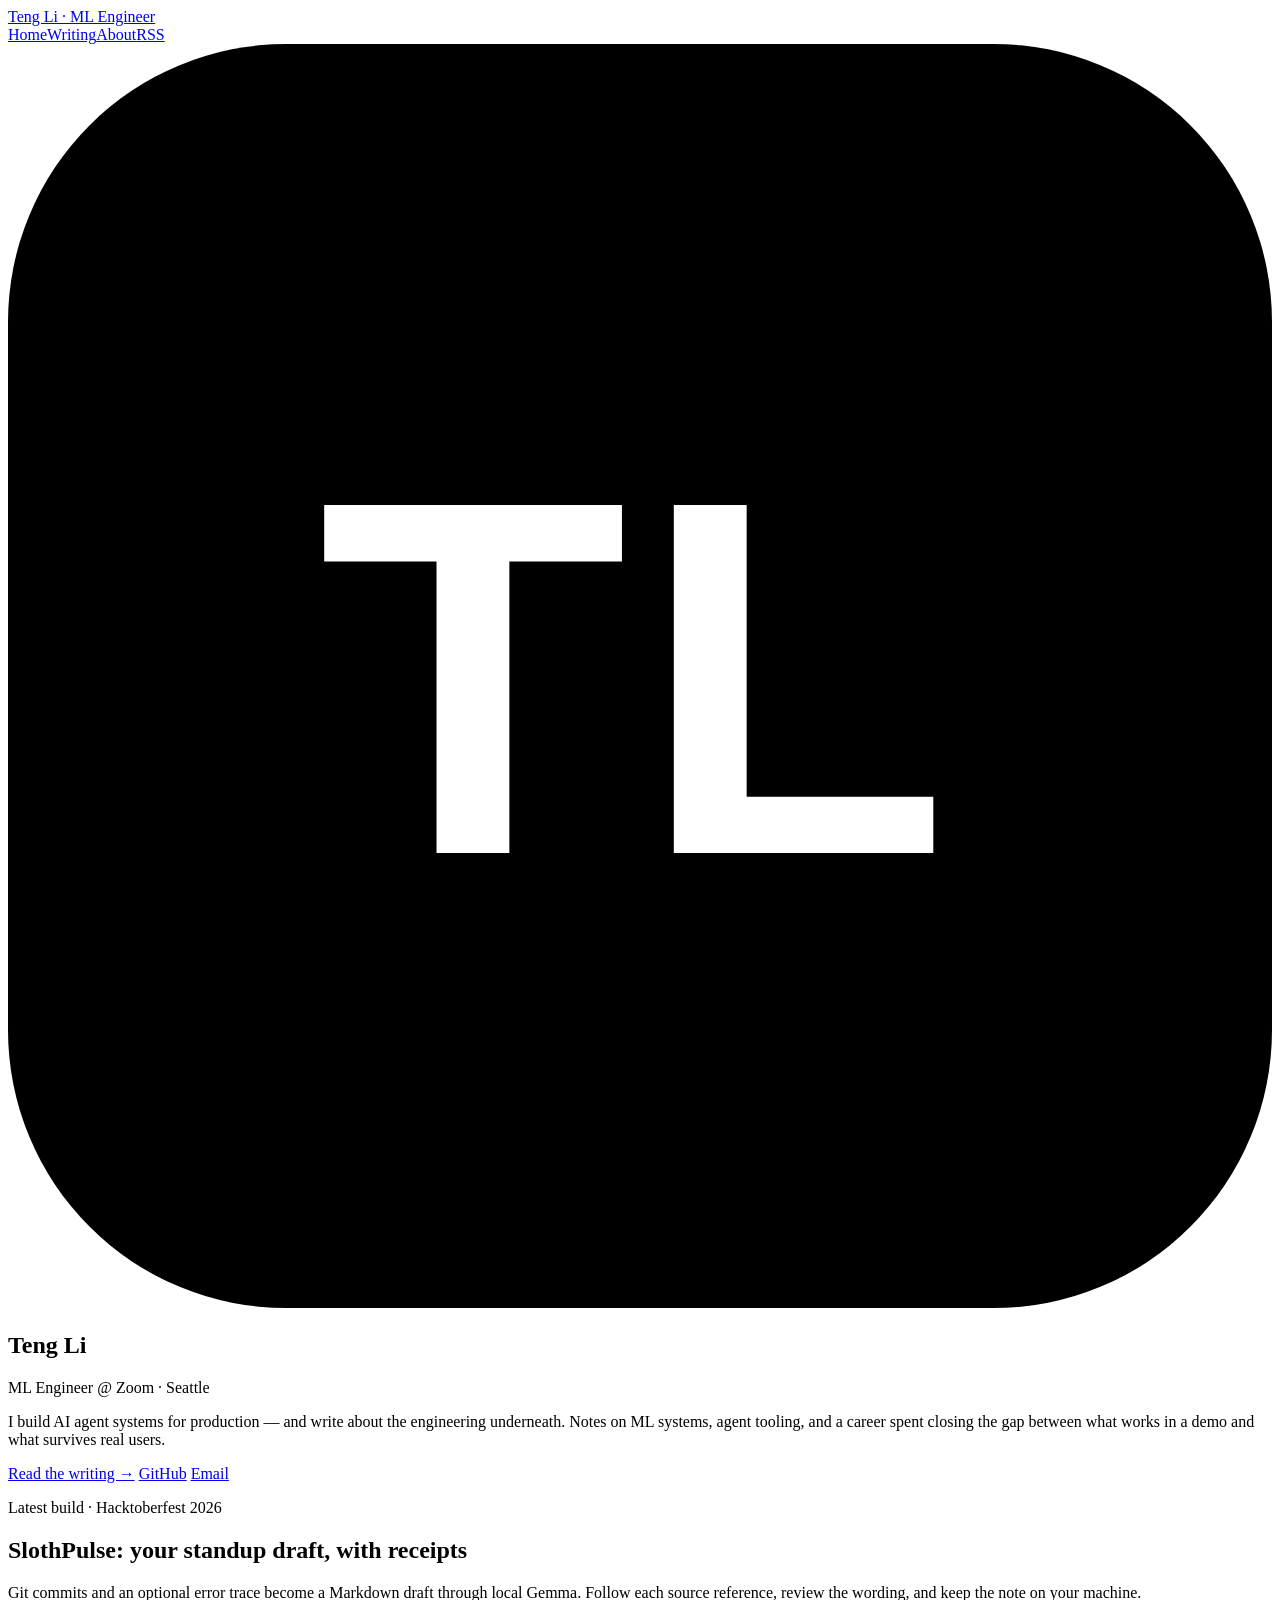
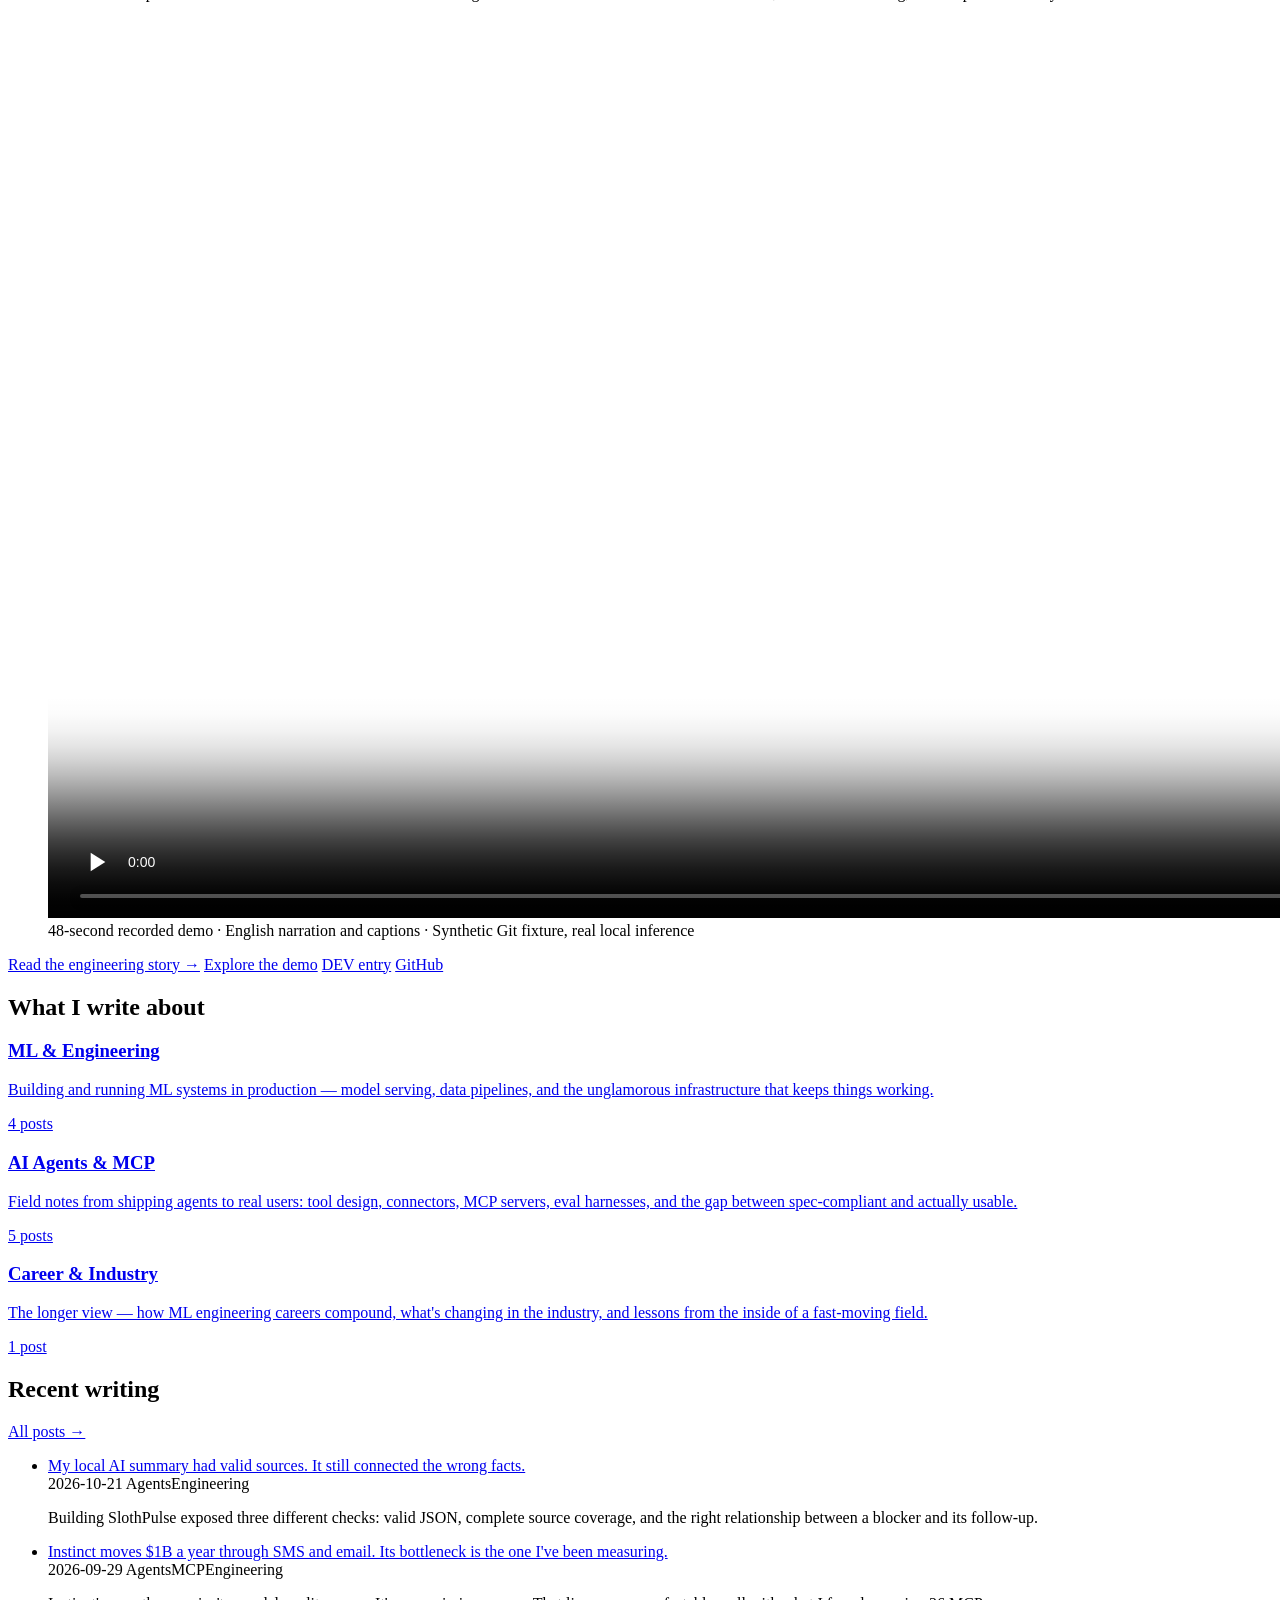
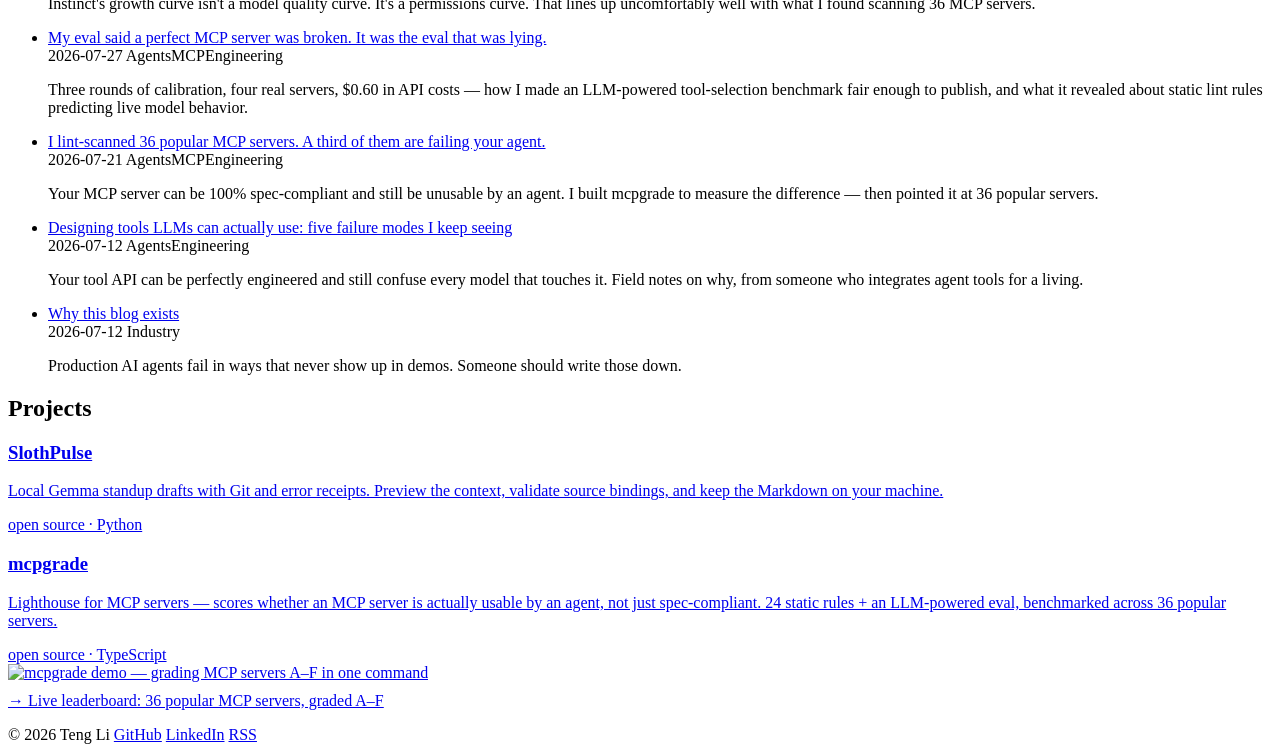
==== index.html @ 84a38ca0 "Update personal contact email to tengli.dev@gmail.com" ====
<!doctype html>
<html lang="en">
<head>
<meta charset="utf-8">
<meta name="viewport" content="width=device-width, initial-scale=1">
<title>Home · Teng Li</title>
<meta name="description" content="Teng Li — ML Engineer in Seattle. ML systems, AI agents, and career notes.">
<meta property="og:title" content="Home · Teng Li">
<meta property="og:description" content="Teng Li — ML Engineer in Seattle. ML systems, AI agents, and career notes.">
<meta property="og:image" content="https://tengli.dev/og-card.png">
<meta property="og:type" content="article">
<meta name="twitter:card" content="summary_large_image">
<meta name="twitter:image" content="https://tengli.dev/og-card.png">
<link rel="icon" href="/favicon.svg" type="image/svg+xml">
<link rel="icon" href="/favicon-32.png" type="image/png" sizes="32x32">
<link rel="apple-touch-icon" href="/apple-touch-icon.png">
<link rel="stylesheet" href="/style.css?v=slothpulse-demo-20261022">
<link rel="alternate" type="application/rss+xml" title="Teng Li" href="/feed.xml">
<script type="module" src="https://static.cloudflareinsights.com/beacon.min.js" data-cf-beacon='{"token": "defe20d26eeb449a922ccc8369be85c0"}'></script>
</head>
<body>
<main>
<header class="site">
  <a class="name" href="/">Teng Li <span>· ML Engineer</span></a>
  <nav><a href="/" class="on">Home</a><a href="/writing.html">Writing</a><a href="/about.html">About</a><a href="/feed.xml">RSS</a></nav>
</header>
<section class="hero">
  <svg class="avatar" viewBox="0 0 100 100" role="img" aria-label="Teng Li">
  <defs><linearGradient id="g" x1="0" y1="0" x2="1" y2="1">
    <stop offset="0" stop-color="var(--accent)"/><stop offset="1" stop-color="var(--accent-2)"/>
  </linearGradient></defs>
  <rect width="100" height="100" rx="22" fill="url(#g)"/>
  <text x="50" y="50" dy="0.35em" text-anchor="middle"
    font-family="-apple-system, Segoe UI, sans-serif" font-size="40" font-weight="700"
    fill="#fff" letter-spacing="1">TL</text>
</svg>
  <div class="hero-body">
    <h1 class="hero-name">Teng Li</h1>
    <p class="hero-role">ML Engineer @ Zoom · Seattle</p>
    <p class="hero-lede">I build AI agent systems for production — and write about the
    engineering underneath. Notes on ML systems, agent tooling, and a career spent
    closing the gap between what works in a demo and what survives real users.</p>
    <div class="hero-links">
      <a href="/writing.html">Read the writing →</a>
      <a href="https://github.com/TengByte">GitHub</a>
      <a href="mailto:tengli.dev@gmail.com">Email</a>
    </div>
  </div>
</section>
<section class="block project-feature" aria-labelledby="slothpulse-title">
  <p class="block-title">Latest build · Hacktoberfest 2026</p>
  <h2 id="slothpulse-title">SlothPulse: your standup draft, with receipts</h2>
  <p>Git commits and an optional error trace become a Markdown draft through local Gemma. Follow each source reference, review the wording, and keep the note on your machine.</p>
  <figure class="demo-video">
    <video controls playsinline preload="none" width="1600" height="900" poster="/assets/slothpulse/poster.png" aria-label="SlothPulse recorded demo with English narration" aria-describedby="slothpulse-caption">
      <source src="/assets/slothpulse/demo.mp4" type="video/mp4">
      <track kind="captions" src="/assets/slothpulse/narration.vtt" srclang="en" label="English" default>
      <a href="/assets/slothpulse/demo.mp4">Watch the SlothPulse demo</a>.
    </video>
    <figcaption id="slothpulse-caption">48-second recorded demo · English narration and captions · Synthetic Git fixture, real local inference</figcaption>
  </figure>
  <div class="project-links">
    <a href="/posts/slothpulse-source-bindings.html">Read the engineering story →</a>
    <a href="https://slothpulse.chicangel12.chatgpt.site/#replay">Explore the demo</a>
    <a href="https://dev.to/tengbyte/slothpulse-i-wrote-the-code-gemma-can-draft-the-standup-2bhp">DEV entry</a>
    <a href="https://github.com/TengByte/slothpulse">GitHub</a>
  </div>
</section>
<section class="block">
  <h2 class="block-title">What I write about</h2>
  <div class="cards">
    <a class="card" href="/writing.html#engineering">
      <h3>ML & Engineering</h3>
      <p>Building and running ML systems in production — model serving, data pipelines, and the unglamorous infrastructure that keeps things working.</p>
      <span class="card-meta">4 posts</span>
    </a>
<a class="card" href="/writing.html#agents">
      <h3>AI Agents & MCP</h3>
      <p>Field notes from shipping agents to real users: tool design, connectors, MCP servers, eval harnesses, and the gap between spec-compliant and actually usable.</p>
      <span class="card-meta">5 posts</span>
    </a>
<a class="card" href="/writing.html#career">
      <h3>Career & Industry</h3>
      <p>The longer view — how ML engineering careers compound, what's changing in the industry, and lessons from the inside of a fast-moving field.</p>
      <span class="card-meta">1 post</span>
    </a>
  </div>
</section>
<section class="block">
  <div class="block-head">
    <h2 class="block-title">Recent writing</h2>
    <a class="more" href="/writing.html">All posts →</a>
  </div>
  <ul class="post-list">
<li class="post-item">
  <a class="post-link" href="/posts/slothpulse-source-bindings.html">My local AI summary had valid sources. It still connected the wrong facts.</a>
  <div class="post-row">
    <time datetime="2026-10-21">2026-10-21</time>
    <span class="chips"><span class="chip">Agents</span><span class="chip">Engineering</span></span>
  </div>
  <p class="post-desc">Building SlothPulse exposed three different checks: valid JSON, complete source coverage, and the right relationship between a blocker and its follow-up.</p>
</li>

    <li class="post-item">
  <a class="post-link" href="/posts/instinct-permissions-bottleneck.html">Instinct moves $1B a year through SMS and email. Its bottleneck is the one I&#39;ve been measuring.</a>
  <div class="post-row">
    <time datetime="2026-09-29">2026-09-29</time>
    <span class="chips"><span class="chip">Agents</span><span class="chip">MCP</span><span class="chip">Engineering</span></span>
  </div>
  <p class="post-desc">Instinct&#39;s growth curve isn&#39;t a model quality curve. It&#39;s a permissions curve. That lines up uncomfortably well with what I found scanning 36 MCP servers.</p>
</li>
<li class="post-item">
  <a class="post-link" href="/posts/calibrating-mcp-evals.html">My eval said a perfect MCP server was broken. It was the eval that was lying.</a>
  <div class="post-row">
    <time datetime="2026-07-27">2026-07-27</time>
    <span class="chips"><span class="chip">Agents</span><span class="chip">MCP</span><span class="chip">Engineering</span></span>
  </div>
  <p class="post-desc">Three rounds of calibration, four real servers, $0.60 in API costs — how I made an LLM-powered tool-selection benchmark fair enough to publish, and what it revealed about static lint rules predicting live model behavior.</p>
</li>
<li class="post-item">
  <a class="post-link" href="/posts/mcp-servers-failing-agents.html">I lint-scanned 36 popular MCP servers. A third of them are failing your agent.</a>
  <div class="post-row">
    <time datetime="2026-07-21">2026-07-21</time>
    <span class="chips"><span class="chip">Agents</span><span class="chip">MCP</span><span class="chip">Engineering</span></span>
  </div>
  <p class="post-desc">Your MCP server can be 100% spec-compliant and still be unusable by an agent. I built mcpgrade to measure the difference — then pointed it at 36 popular servers.</p>
</li>
<li class="post-item">
  <a class="post-link" href="/posts/tool-design-for-llms.html">Designing tools LLMs can actually use: five failure modes I keep seeing</a>
  <div class="post-row">
    <time datetime="2026-07-12">2026-07-12</time>
    <span class="chips"><span class="chip">Agents</span><span class="chip">Engineering</span></span>
  </div>
  <p class="post-desc">Your tool API can be perfectly engineered and still confuse every model that touches it. Field notes on why, from someone who integrates agent tools for a living.</p>
</li>
<li class="post-item">
  <a class="post-link" href="/posts/hello-world.html">Why this blog exists</a>
  <div class="post-row">
    <time datetime="2026-07-12">2026-07-12</time>
    <span class="chips"><span class="chip">Industry</span></span>
  </div>
  <p class="post-desc">Production AI agents fail in ways that never show up in demos. Someone should write those down.</p>
</li>
  </ul>
</section>
<section class="block">
  <h2 class="block-title">Projects</h2>
  <div class="cards">
    <a class="card" href="/posts/slothpulse-source-bindings.html#demo">
      <h3>SlothPulse</h3>
      <p>Local Gemma standup drafts with Git and error receipts. Preview the context, validate source bindings, and keep the Markdown on your machine.</p>
      <span class="card-meta">open source · Python</span>
    </a>
    <a class="card" href="https://github.com/TengByte/mcpgrade">
      <h3>mcpgrade</h3>
      <p>Lighthouse for MCP servers — scores whether an MCP server is actually usable by an agent, not just spec-compliant. 24 static rules + an LLM-powered eval, benchmarked across 36 popular servers.</p>
      <span class="card-meta">open source · TypeScript</span>
    </a>
  </div>
  <a href="https://github.com/TengByte/mcpgrade"><img class="project-demo" src="/mcpgrade-demo.gif"
    alt="mcpgrade demo — grading MCP servers A–F in one command" loading="lazy"></a>
  <p class="post-desc" style="margin-top:10px"><a href="/mcp-leaderboard.html">→ Live leaderboard: 36 popular MCP servers, graded A–F</a></p>
</section>
<footer class="site">
  <span>© 2026 Teng Li</span>
  <span class="foot-links">
    <a href="https://github.com/TengByte">GitHub</a>
    <a href="https://www.linkedin.com/in/teng-li-3b0007110/">LinkedIn</a>
    <a href="/feed.xml">RSS</a>
  </span>
</footer>
</main>
</body>
</html>
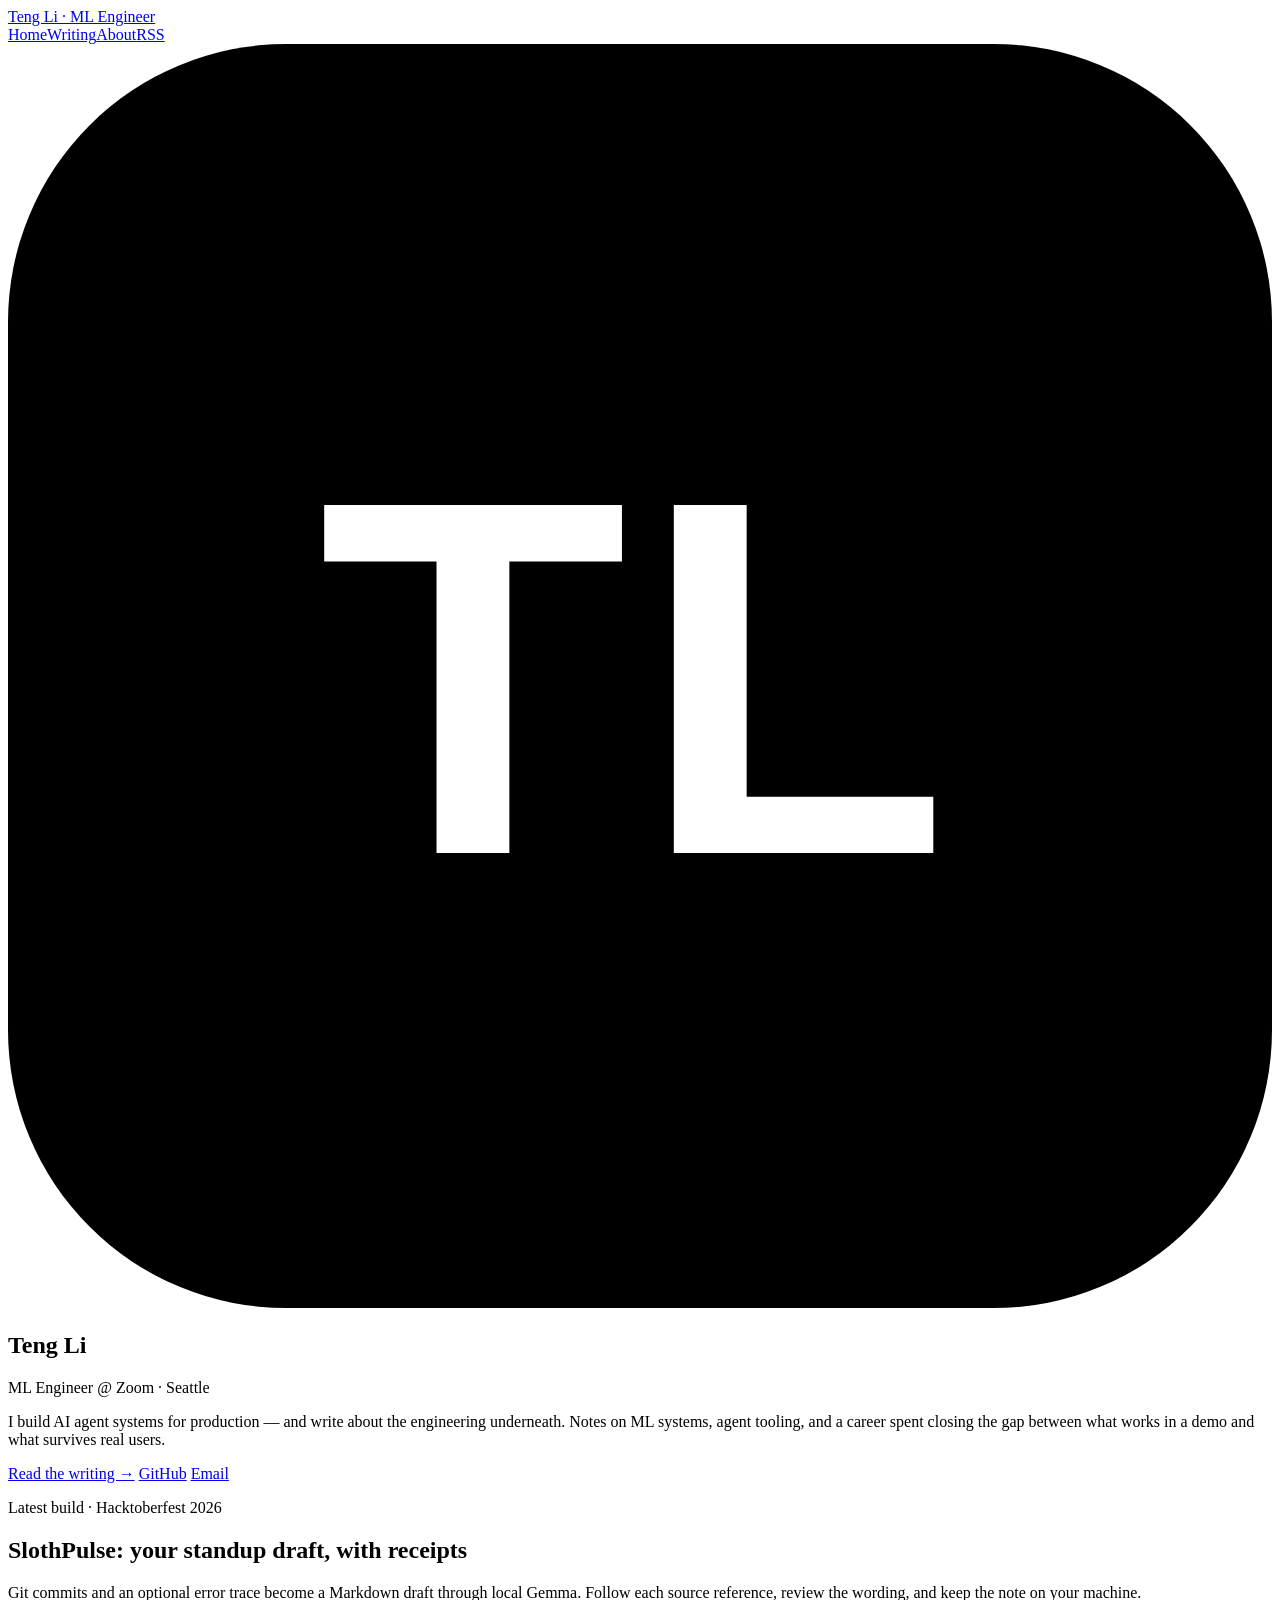
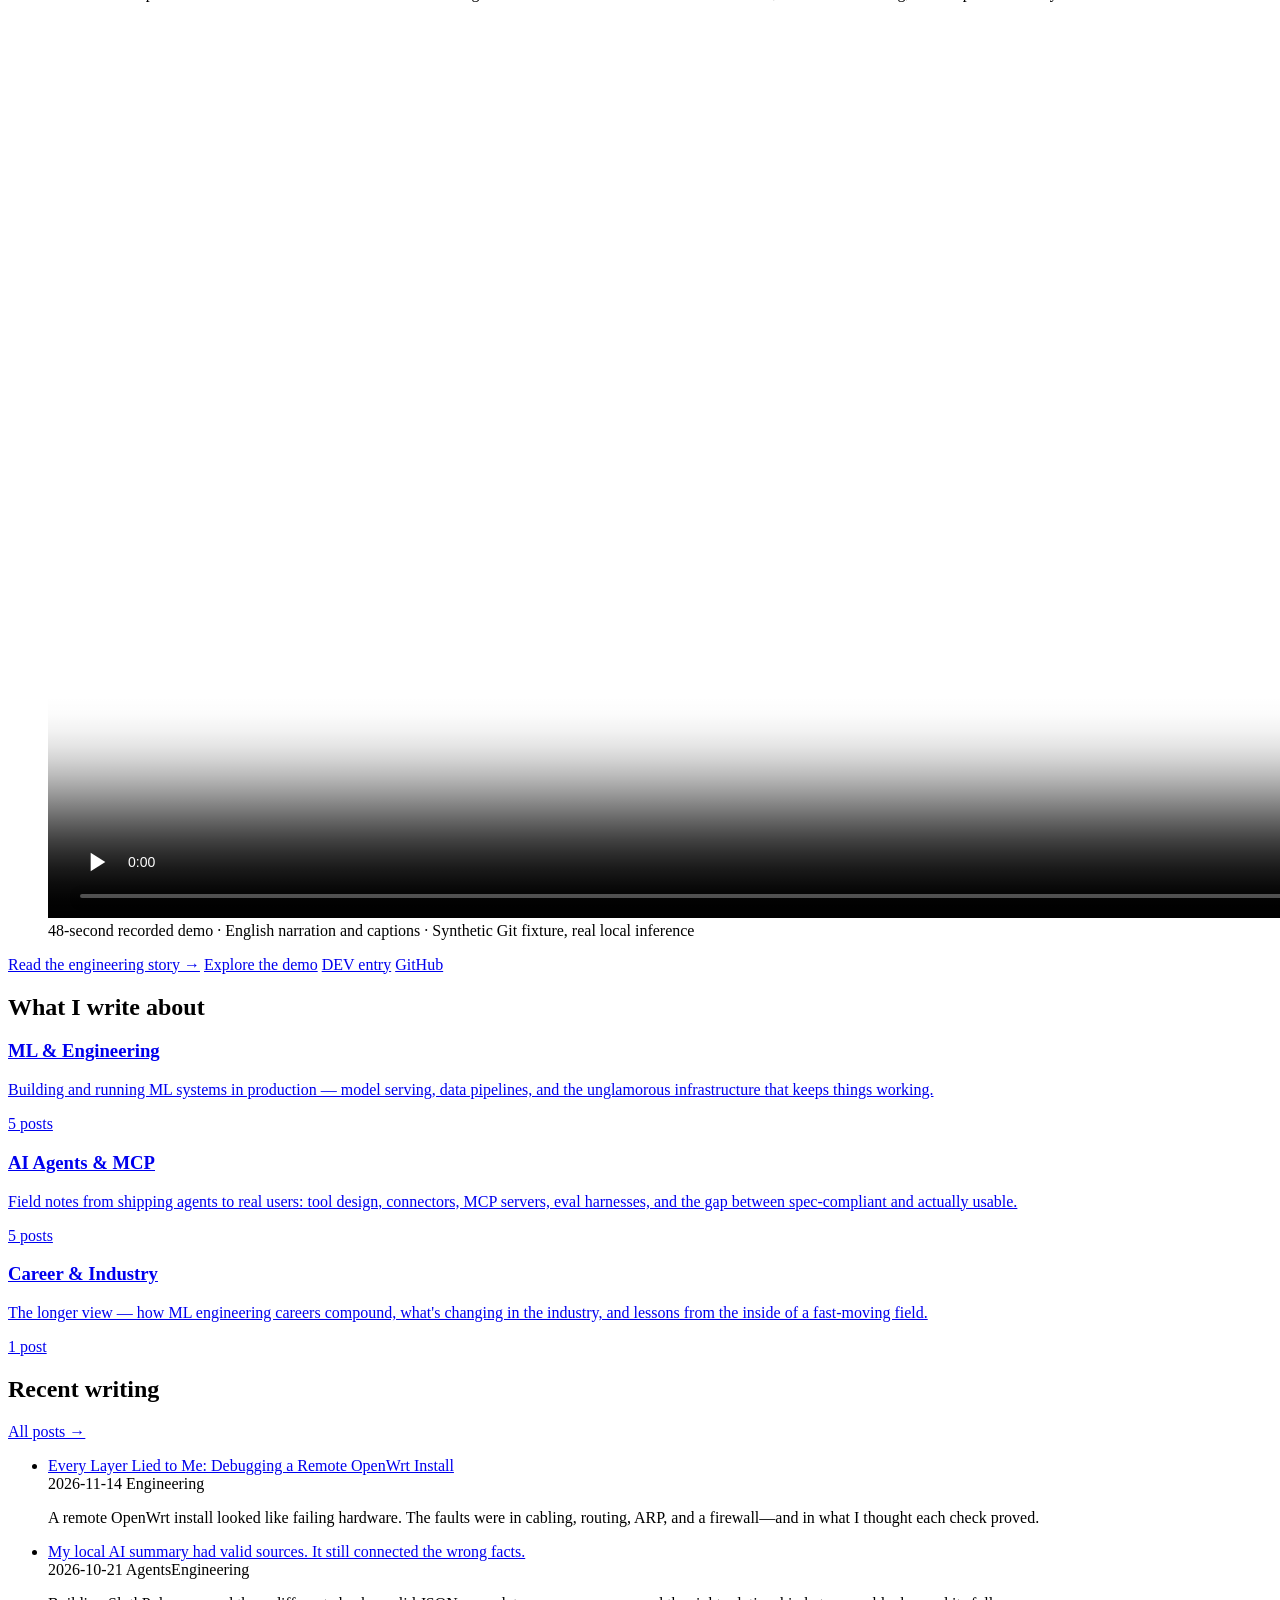
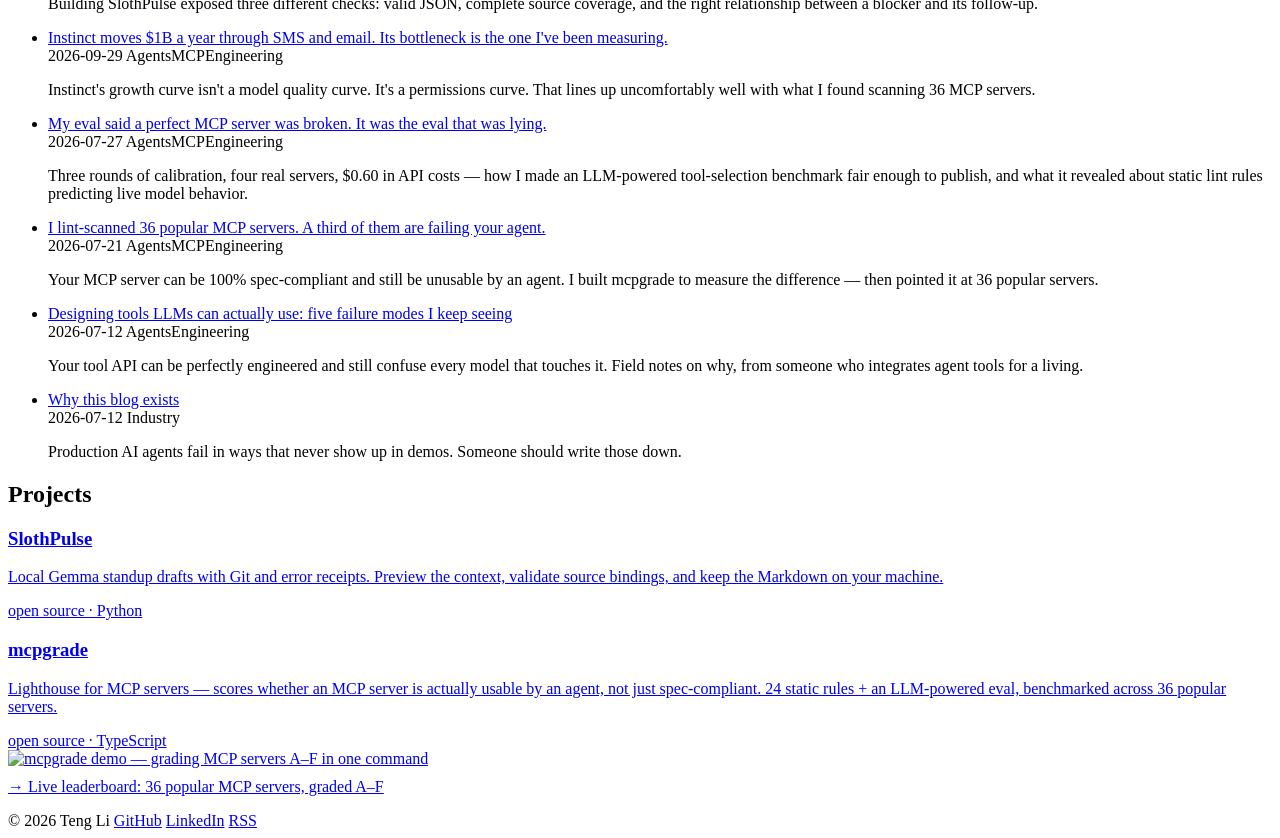
==== commit 47d9148c: "Add post: Every Layer Lied to Me" ====
--- a/index.html
+++ b/index.html
@@ -42,7 +42,7 @@
     closing the gap between what works in a demo and what survives real users.</p>
     <div class="hero-links">
       <a href="/writing.html">Read the writing →</a>
-      <a href="https://github.com/TengByte">GitHub</a>
+      <a href="https://github.com/tenglidev">GitHub</a>
       <a href="mailto:tengli.dev@gmail.com">Email</a>
     </div>
   </div>
@@ -62,8 +62,8 @@
   <div class="project-links">
     <a href="/posts/slothpulse-source-bindings.html">Read the engineering story →</a>
     <a href="https://slothpulse.chicangel12.chatgpt.site/#replay">Explore the demo</a>
-    <a href="https://dev.to/tengbyte/slothpulse-i-wrote-the-code-gemma-can-draft-the-standup-2bhp">DEV entry</a>
-    <a href="https://github.com/TengByte/slothpulse">GitHub</a>
+    <a href="https://dev.to/tenglidev/slothpulse-i-wrote-the-code-gemma-can-draft-the-standup-2bhp">DEV entry</a>
+    <a href="https://github.com/tenglidev/slothpulse">GitHub</a>
   </div>
 </section>
 <section class="block">
@@ -72,7 +72,7 @@
     <a class="card" href="/writing.html#engineering">
       <h3>ML & Engineering</h3>
       <p>Building and running ML systems in production — model serving, data pipelines, and the unglamorous infrastructure that keeps things working.</p>
-      <span class="card-meta">4 posts</span>
+      <span class="card-meta">5 posts</span>
     </a>
 <a class="card" href="/writing.html#agents">
       <h3>AI Agents & MCP</h3>
@@ -92,6 +92,15 @@
     <a class="more" href="/writing.html">All posts →</a>
   </div>
   <ul class="post-list">
+<li class="post-item">
+  <a class="post-link" href="/posts/every-layer-lied.html">Every Layer Lied to Me: Debugging a Remote OpenWrt Install</a>
+  <div class="post-row">
+    <time datetime="2026-11-14">2026-11-14</time>
+    <span class="chips"><span class="chip">Engineering</span></span>
+  </div>
+  <p class="post-desc">A remote OpenWrt install looked like failing hardware. The faults were in cabling, routing, ARP, and a firewall—and in what I thought each check proved.</p>
+</li>
+
 <li class="post-item">
   <a class="post-link" href="/posts/slothpulse-source-bindings.html">My local AI summary had valid sources. It still connected the wrong facts.</a>
   <div class="post-row">
@@ -151,21 +160,21 @@
       <p>Local Gemma standup drafts with Git and error receipts. Preview the context, validate source bindings, and keep the Markdown on your machine.</p>
       <span class="card-meta">open source · Python</span>
     </a>
-    <a class="card" href="https://github.com/TengByte/mcpgrade">
+    <a class="card" href="https://github.com/tenglidev/mcpgrade">
       <h3>mcpgrade</h3>
       <p>Lighthouse for MCP servers — scores whether an MCP server is actually usable by an agent, not just spec-compliant. 24 static rules + an LLM-powered eval, benchmarked across 36 popular servers.</p>
       <span class="card-meta">open source · TypeScript</span>
     </a>
   </div>
-  <a href="https://github.com/TengByte/mcpgrade"><img class="project-demo" src="/mcpgrade-demo.gif"
+  <a href="https://github.com/tenglidev/mcpgrade"><img class="project-demo" src="/mcpgrade-demo.gif"
     alt="mcpgrade demo — grading MCP servers A–F in one command" loading="lazy"></a>
   <p class="post-desc" style="margin-top:10px"><a href="/mcp-leaderboard.html">→ Live leaderboard: 36 popular MCP servers, graded A–F</a></p>
 </section>
 <footer class="site">
   <span>© 2026 Teng Li</span>
   <span class="foot-links">
-    <a href="https://github.com/TengByte">GitHub</a>
-    <a href="https://www.linkedin.com/in/teng-li-3b0007110/">LinkedIn</a>
+    <a href="https://github.com/tenglidev">GitHub</a>
+    <a href="https://www.linkedin.com/in/teng-li-dev/">LinkedIn</a>
     <a href="/feed.xml">RSS</a>
   </span>
 </footer>
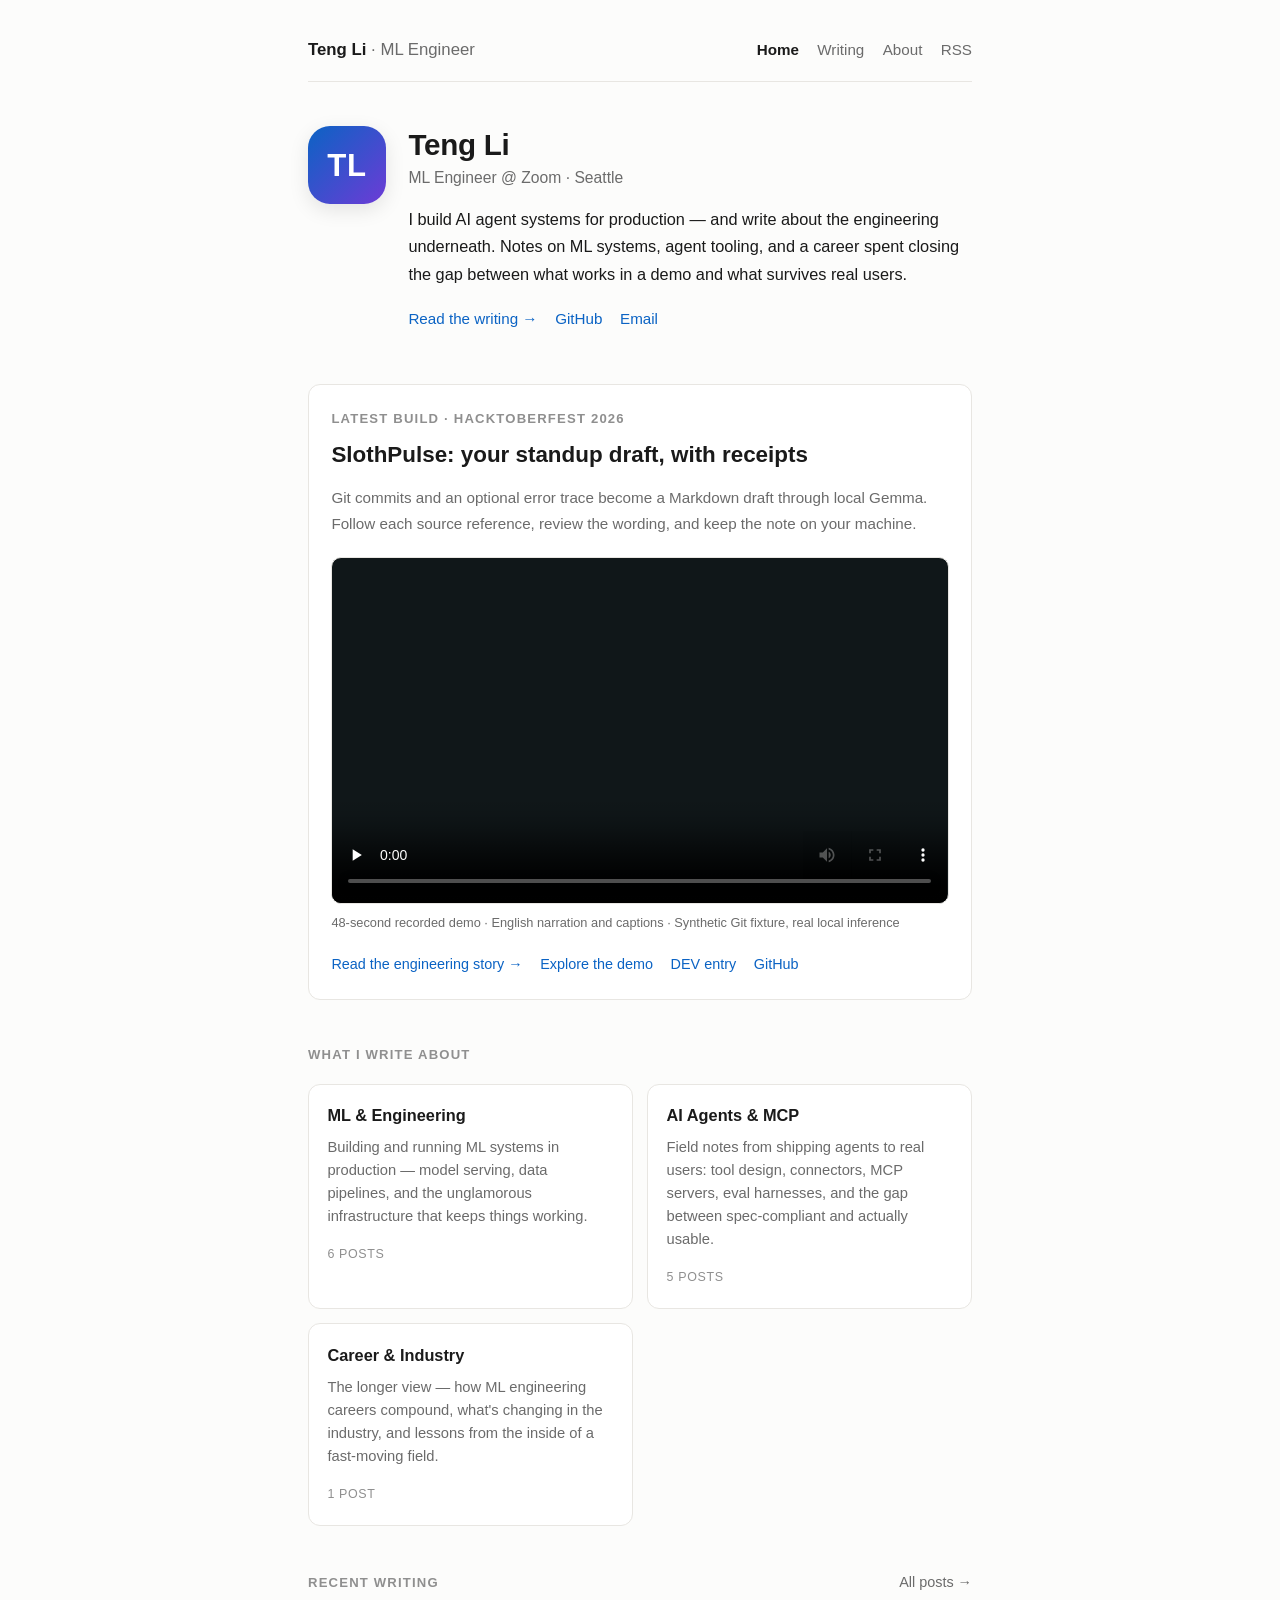
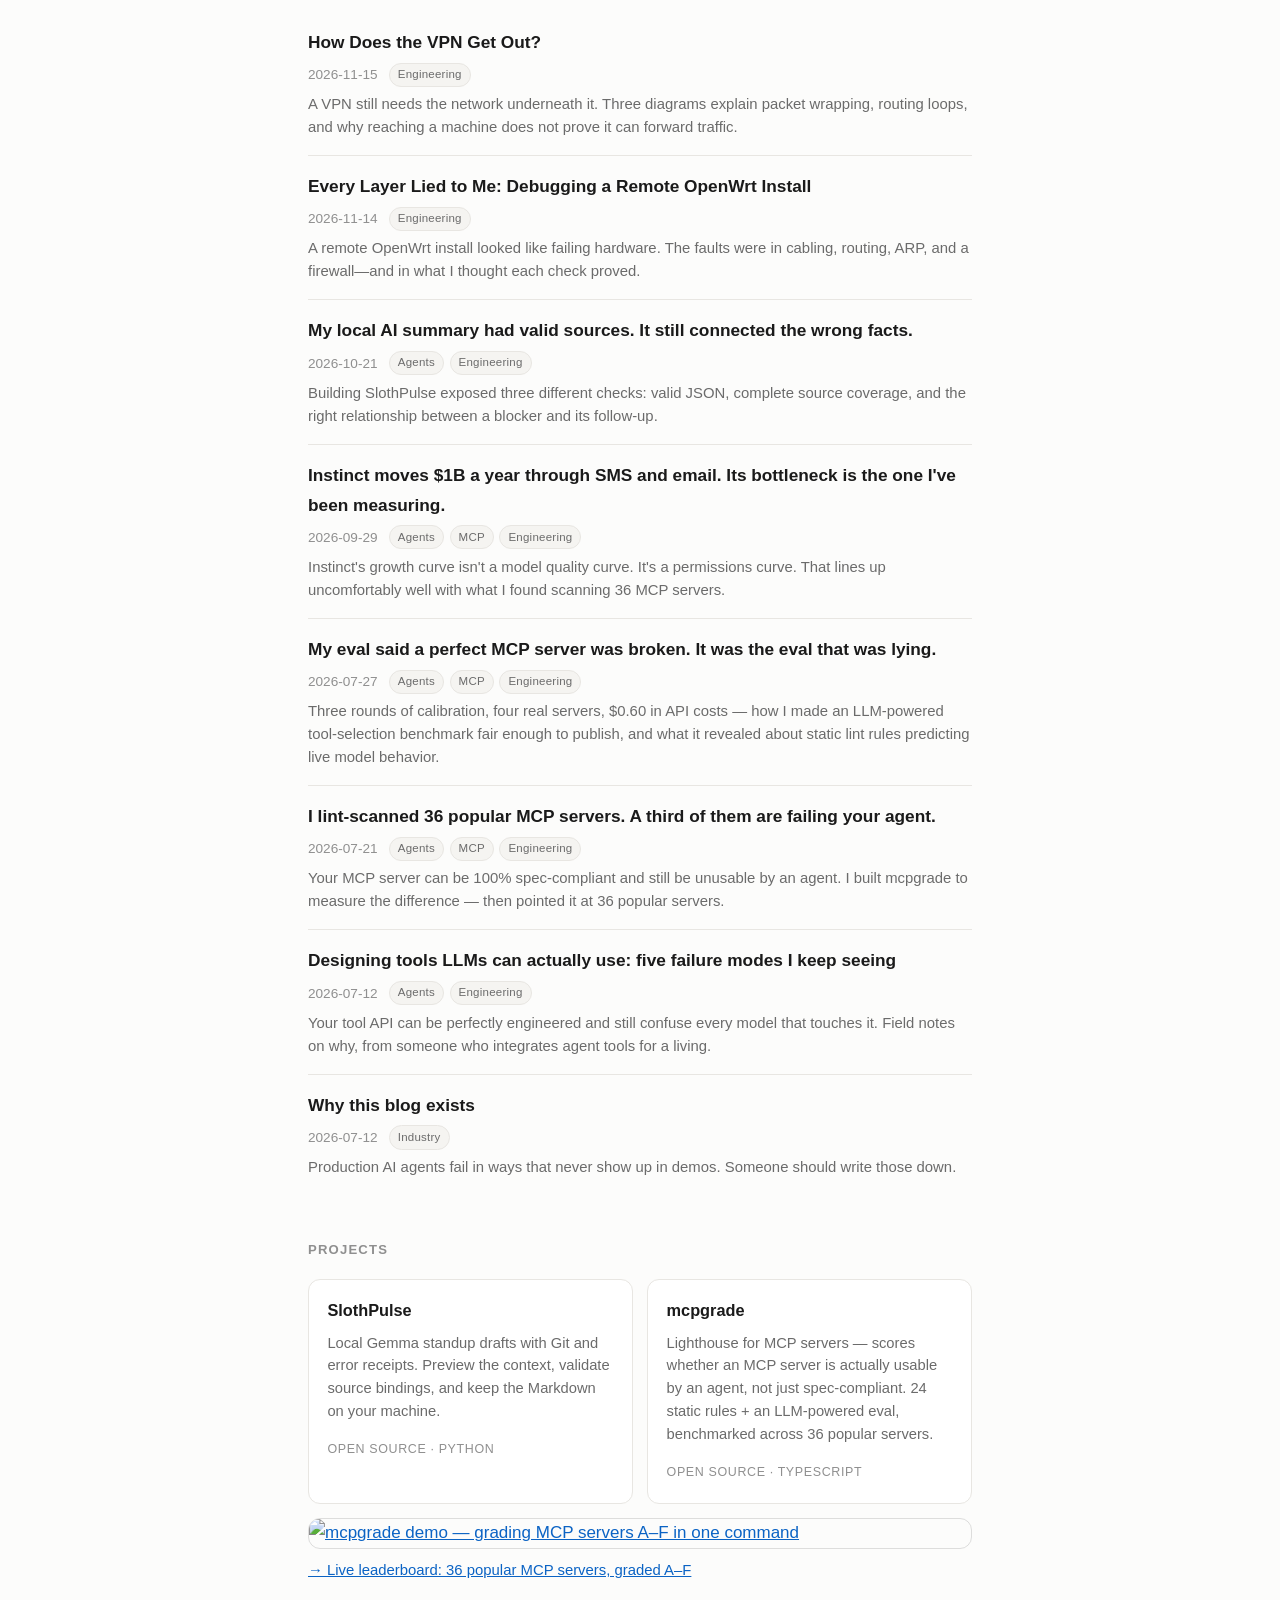
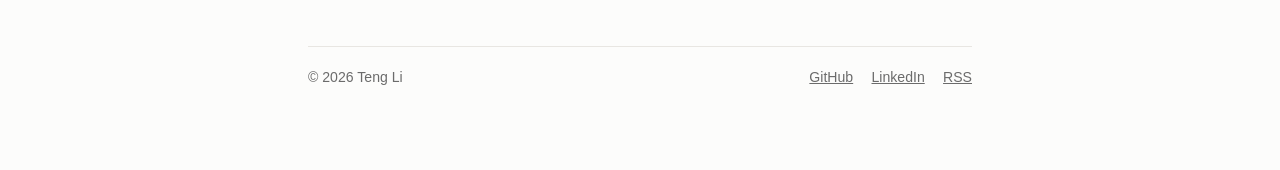
==== commit 9dc6bc23: "Publish illustrated guide to VPN packet routing" ====
--- a/index.html
+++ b/index.html
@@ -72,7 +72,7 @@
     <a class="card" href="/writing.html#engineering">
       <h3>ML & Engineering</h3>
       <p>Building and running ML systems in production — model serving, data pipelines, and the unglamorous infrastructure that keeps things working.</p>
-      <span class="card-meta">5 posts</span>
+      <span class="card-meta">6 posts</span>
     </a>
 <a class="card" href="/writing.html#agents">
       <h3>AI Agents & MCP</h3>
@@ -92,6 +92,16 @@
     <a class="more" href="/writing.html">All posts →</a>
   </div>
   <ul class="post-list">
+<li class="post-item">
+  <a class="post-link" href="/posts/tunnel-must-not-tunnel-itself.html">How Does the VPN Get Out?</a>
+  <div class="post-row">
+    <time datetime="2026-11-15">2026-11-15</time>
+    <span class="chips"><span class="chip">Engineering</span></span>
+  </div>
+  <p class="post-desc">A VPN still needs the network underneath it. Three diagrams explain packet wrapping, routing loops, and why reaching a machine does not prove it can forward traffic.</p>
+</li>
+
+
 <li class="post-item">
   <a class="post-link" href="/posts/every-layer-lied.html">Every Layer Lied to Me: Debugging a Remote OpenWrt Install</a>
   <div class="post-row">
--- a/style.css
+++ b/style.css
@@ -0,0 +1,212 @@
+:root {
+  --bg: #fcfcfb;
+  --surface: #ffffff;
+  --text: #1a1a1a;
+  --muted: #6b6b6b;
+  --faint: #8f8f8f;
+  --accent: #0b63c4;
+  --accent-2: #6d3bd6;
+  --border: #e8e6e2;
+  --code-bg: #f5f4f1;
+  color-scheme: light dark;
+}
+@media (prefers-color-scheme: dark) {
+  :root {
+    --bg: #111214;
+    --surface: #1a1c1f;
+    --text: #e9e9ea;
+    --muted: #9a9a9a;
+    --faint: #7a7a7a;
+    --accent: #6db3f2;
+    --accent-2: #a98bf0;
+    --border: #2a2c30;
+    --code-bg: #202226;
+  }
+}
+* { box-sizing: border-box; }
+html { scroll-behavior: smooth; }
+body {
+  margin: 0;
+  background: var(--bg);
+  color: var(--text);
+  font: 17px/1.7 -apple-system, "Segoe UI", Helvetica, Arial, sans-serif;
+  -webkit-font-smoothing: antialiased;
+}
+main {
+  max-width: 44rem;
+  margin: 0 auto;
+  padding: 2.25rem 1.25rem 5rem;
+}
+
+/* Header / nav */
+header.site {
+  display: flex;
+  justify-content: space-between;
+  align-items: baseline;
+  gap: 1rem;
+  flex-wrap: wrap;
+  border-bottom: 1px solid var(--border);
+  padding-bottom: 1rem;
+  margin-bottom: 2.75rem;
+}
+header.site .name { font-weight: 700; font-size: 1.05rem; text-decoration: none; color: var(--text); }
+header.site .name span { color: var(--muted); font-weight: 400; }
+header.site nav a {
+  color: var(--muted);
+  text-decoration: none;
+  margin-left: 1.15rem;
+  font-size: 0.95rem;
+}
+header.site nav a:first-child { margin-left: 0; }
+header.site nav a:hover { color: var(--accent); }
+header.site nav a.on { color: var(--text); font-weight: 600; }
+
+/* Hero */
+.hero {
+  display: flex;
+  gap: 1.4rem;
+  align-items: flex-start;
+  margin-bottom: 3.25rem;
+}
+.avatar { width: 78px; height: 78px; flex: none; border-radius: 22px; box-shadow: 0 6px 20px rgba(0,0,0,0.10); }
+.hero-body { min-width: 0; }
+.hero-name { font-size: 1.85rem; line-height: 1.2; margin: 0.1rem 0 0.15rem; letter-spacing: -0.01em; }
+.hero-role { color: var(--muted); font-size: 0.98rem; margin: 0 0 0.85rem; }
+.hero-lede { margin: 0 0 1.1rem; font-size: 1.02rem; }
+.hero-links { display: flex; flex-wrap: wrap; gap: 1.1rem; font-size: 0.95rem; }
+.hero-links a { text-decoration: none; color: var(--accent); }
+.hero-links a:hover { text-decoration: underline; }
+
+/* Blocks */
+.block { margin: 2.75rem 0; }
+.block-head { display: flex; justify-content: space-between; align-items: baseline; }
+.block-title {
+  font-size: 0.82rem;
+  text-transform: uppercase;
+  letter-spacing: 0.09em;
+  color: var(--faint);
+  font-weight: 700;
+  margin: 0 0 1.1rem;
+}
+.more { font-size: 0.9rem; text-decoration: none; color: var(--muted); }
+.more:hover { color: var(--accent); }
+
+/* Cards */
+.cards { display: grid; grid-template-columns: repeat(auto-fit, minmax(15rem, 1fr)); gap: 0.9rem; }
+.card {
+  display: block;
+  background: var(--surface);
+  border: 1px solid var(--border);
+  border-radius: 12px;
+  padding: 1.1rem 1.15rem;
+  text-decoration: none;
+  color: inherit;
+  transition: border-color 0.15s, transform 0.15s, box-shadow 0.15s;
+}
+.card:hover {
+  border-color: color-mix(in srgb, var(--accent) 55%, var(--border));
+  transform: translateY(-2px);
+  box-shadow: 0 8px 22px rgba(0,0,0,0.06);
+}
+.card h3 { margin: 0 0 0.4rem; font-size: 1.02rem; }
+.card p { margin: 0 0 0.7rem; color: var(--muted); font-size: 0.92rem; line-height: 1.55; }
+.card-meta { font-size: 0.78rem; color: var(--faint); text-transform: uppercase; letter-spacing: 0.05em; }
+
+/* Post lists */
+h1 { font-size: 1.75rem; line-height: 1.25; margin: 0 0 0.5rem; letter-spacing: -0.01em; }
+h2 { font-size: 1.28rem; margin-top: 2.2rem; }
+h3 { font-size: 1.06rem; margin-top: 1.8rem; }
+a { color: var(--accent); }
+.page-lede { color: var(--muted); margin: 0 0 2rem; }
+
+ul.post-list { list-style: none; padding: 0; margin: 0; }
+.post-item { padding: 1rem 0; border-bottom: 1px solid var(--border); }
+.post-item:last-child { border-bottom: none; }
+.post-link { font-size: 1.08rem; font-weight: 600; text-decoration: none; color: var(--text); }
+.post-link:hover { color: var(--accent); }
+.post-row { display: flex; align-items: center; gap: 0.7rem; margin: 0.3rem 0 0; }
+.post-row time { color: var(--faint); font-size: 0.85rem; white-space: nowrap; }
+.post-desc { margin: 0.4rem 0 0; color: var(--muted); font-size: 0.93rem; line-height: 1.55; }
+.topic-group { margin-bottom: 2.5rem; scroll-margin-top: 1.5rem; }
+
+/* Chips */
+.chips { display: inline-flex; flex-wrap: wrap; gap: 0.35rem; }
+.chip {
+  font-size: 0.72rem;
+  color: var(--muted);
+  background: var(--code-bg);
+  border: 1px solid var(--border);
+  padding: 0.08rem 0.5rem;
+  border-radius: 999px;
+  letter-spacing: 0.02em;
+}
+
+/* Article */
+article { max-width: 40rem; }
+.post-meta { display: flex; align-items: center; gap: 0.7rem; color: var(--muted); font-size: 0.9rem; margin: 0 0 2rem; }
+.prose, article { font-size: 1.02rem; }
+.post-end { border: none; border-top: 1px solid var(--border); margin: 2.5rem 0 1.2rem; }
+.post-nav a { text-decoration: none; color: var(--muted); font-size: 0.9rem; }
+.post-nav a:hover { color: var(--accent); }
+
+code {
+  background: var(--code-bg);
+  padding: 0.12em 0.35em;
+  border-radius: 4px;
+  font-size: 0.88em;
+  font-family: ui-monospace, "SF Mono", Menlo, Consolas, monospace;
+}
+pre {
+  background: var(--code-bg);
+  border: 1px solid var(--border);
+  border-radius: 10px;
+  padding: 1rem;
+  overflow-x: auto;
+  line-height: 1.5;
+}
+pre code { background: none; padding: 0; font-size: 0.85rem; }
+blockquote {
+  margin: 1.5rem 0;
+  padding: 0.2rem 1.1rem;
+  border-left: 3px solid var(--accent);
+  color: var(--muted);
+}
+table { border-collapse: collapse; width: 100%; font-size: 0.9rem; display: block; overflow-x: auto; }
+th, td { border: 1px solid var(--border); padding: 0.45rem 0.65rem; text-align: left; }
+th { background: var(--code-bg); }
+img { max-width: 100%; border-radius: 8px; }
+
+/* Footer */
+footer.site {
+  margin-top: 4rem;
+  padding-top: 1.2rem;
+  border-top: 1px solid var(--border);
+  color: var(--muted);
+  font-size: 0.88rem;
+  display: flex;
+  justify-content: space-between;
+  flex-wrap: wrap;
+  gap: 0.6rem;
+}
+footer.site a { color: var(--muted); margin-left: 0.9rem; }
+footer.site .foot-links a:first-child { margin-left: 0; }
+footer.site a:hover { color: var(--accent); }
+
+@media (max-width: 34rem) {
+  .hero { flex-direction: column; gap: 1rem; }
+  .avatar { width: 64px; height: 64px; }
+}
+
+.project-demo { width: 100%; border-radius: 12px; margin-top: 14px; border: 1px solid rgba(128,128,128,.25); display: block; }
+
+/* SlothPulse demo */
+.project-feature { padding: 1.4rem; border: 1px solid var(--border); border-radius: 12px; background: var(--surface); }
+.project-feature .block-title { margin-bottom: 0.6rem; }
+.project-feature h2 { margin: 0; font-size: 1.4rem; line-height: 1.35; }
+.project-feature > p:not(.block-title) { color: var(--muted); font-size: 0.95rem; }
+.demo-video { margin: 1.25rem 0; }
+.demo-video video { display: block; width: 100%; height: auto; aspect-ratio: 16 / 9; background: #101719; border: 1px solid var(--border); border-radius: 10px; }
+.demo-video figcaption { margin-top: 0.55rem; color: var(--muted); font-size: 0.8rem; line-height: 1.5; }
+.project-links { display: flex; flex-wrap: wrap; gap: 0.6rem 1.1rem; font-size: 0.9rem; }
+.project-links a { text-decoration: none; }
+.project-links a:hover { text-decoration: underline; }
